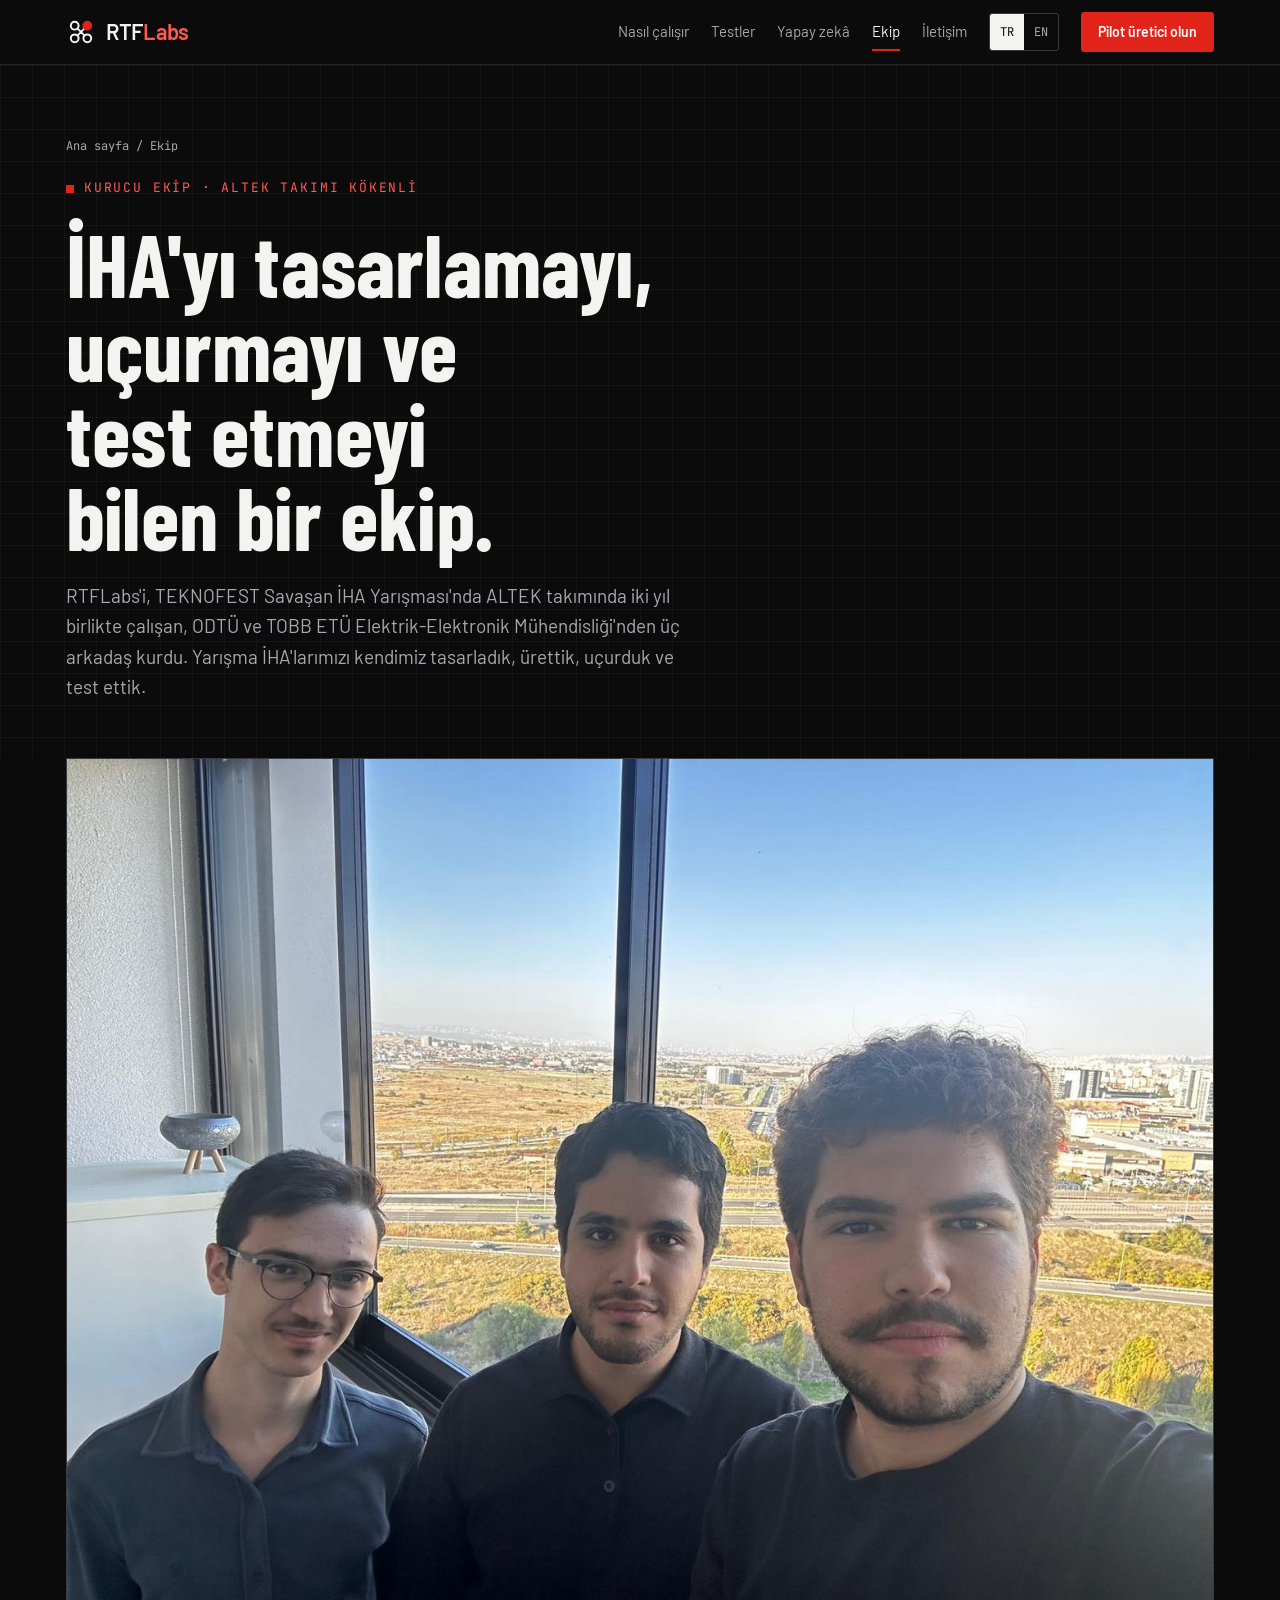
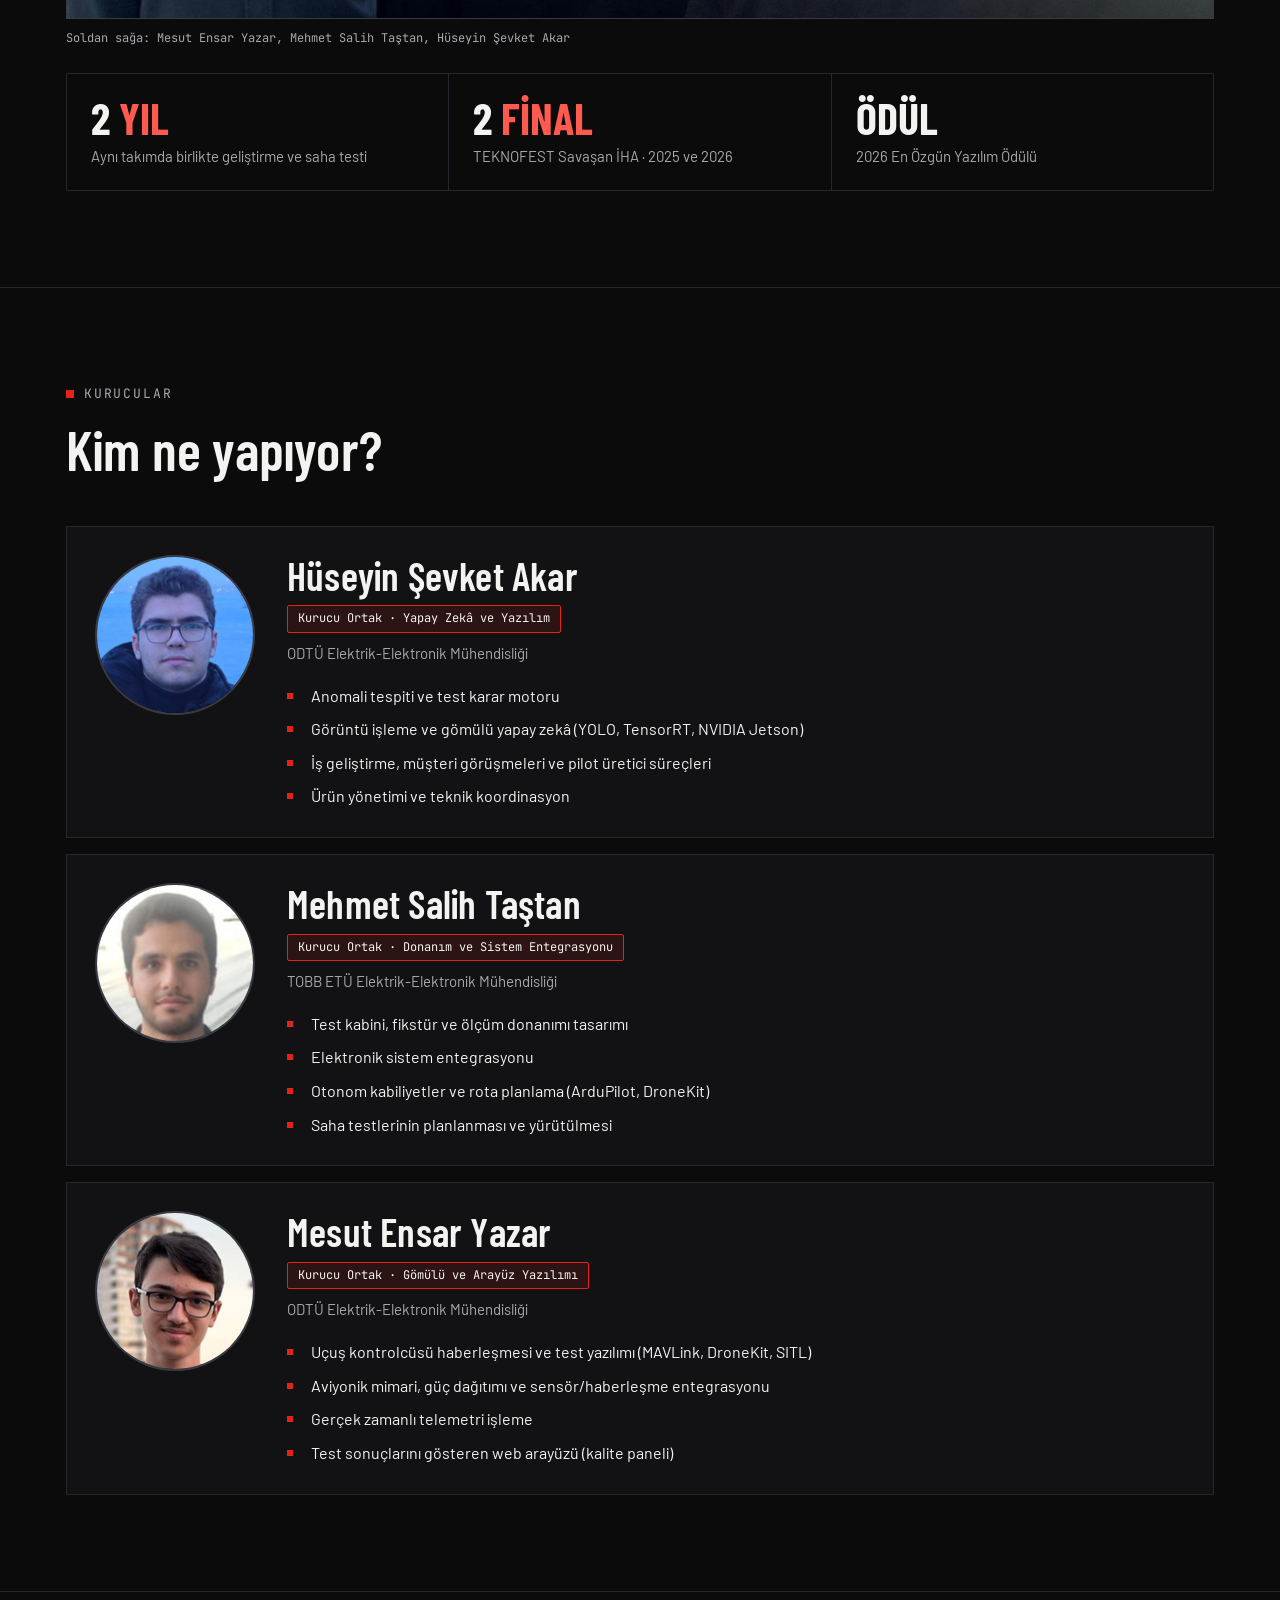
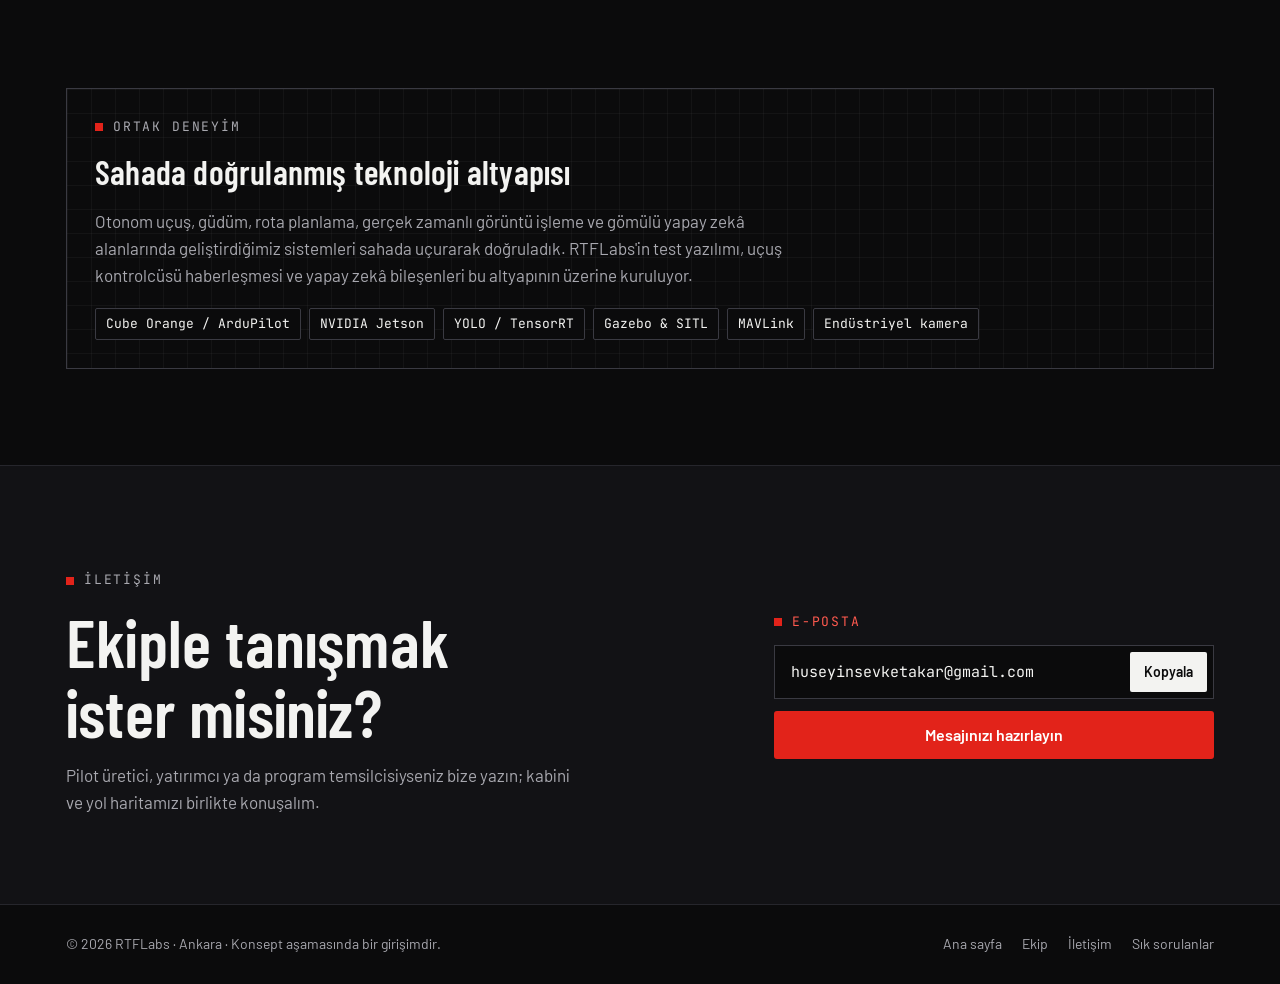
==== ekip.html @ be13393e "RTFLabs web sitesi ilk sürüm" ====
<!doctype html>
<html lang="tr">
<head>
<meta charset="utf-8">
<meta name="viewport" content="width=device-width, initial-scale=1, viewport-fit=cover">
<title>Ekip · RTFLabs</title>
<meta name="theme-color" content="#0B0B0C">
<link rel="icon" type="image/svg+xml" href="favicon.svg">
<link rel="preconnect" href="https://fonts.googleapis.com">
<link rel="preconnect" href="https://fonts.gstatic.com" crossorigin>
<link rel="stylesheet" href="https://fonts.googleapis.com/css2?family=Barlow+Condensed:wght@500;600;700&family=Barlow:wght@400;500;600&family=JetBrains+Mono:wght@400;500&display=swap">
<link rel="stylesheet" href="site.css">
</head>
<body>
<header class="top" id="site-top">
  <div class="wrap bar">
    <a class="brand" href="index.html" aria-label="RTFLabs ana sayfa">
      <svg viewBox="0 0 200 200" width="30" height="30" aria-hidden="true"><path d="M76.4 76.4 L123.6 123.6 M123.6 76.4 L76.4 123.6" fill="none" stroke="currentColor" stroke-width="12" stroke-linecap="round"/><circle cx="58" cy="58" r="26" fill="none" stroke="currentColor" stroke-width="13"/><circle cx="142" cy="58" r="26" fill="#E2231A" stroke="#E2231A" stroke-width="13"/><circle cx="58" cy="142" r="26" fill="none" stroke="currentColor" stroke-width="13"/><circle cx="142" cy="142" r="26" fill="none" stroke="currentColor" stroke-width="13"/></svg>
      <span>RTF<span class="labs">Labs</span></span>
    </a>
    <nav class="nav" id="site-nav" aria-label="Site">
      <a href="index.html#nasil" data-i18n="nav.how">Nasıl çalışır</a>
      <a href="index.html#testler" data-i18n="nav.tests">Testler</a>
      <a href="index.html#veri" data-i18n="nav.ai">Yapay zekâ</a>
      <a href="ekip.html" aria-current="page" data-i18n="nav.team">Ekip</a>
      <a href="iletisim.html" data-i18n="nav.contact">İletişim</a>
    </nav>
    <button class="menu-btn" type="button" id="menu-btn" aria-expanded="false" aria-controls="site-nav" aria-label="Menü"><svg width="20" height="20" viewBox="0 0 20 20" fill="none" stroke="currentColor" stroke-width="2" aria-hidden="true"><path d="M2 5 H18 M2 10 H18 M2 15 H18"/></svg></button>
    <div class="lang" role="group" aria-label="Dil / Language">
      <button type="button" id="lang-tr" data-lang="tr" aria-pressed="true">TR</button>
      <button type="button" id="lang-en" data-lang="en" aria-pressed="false">EN</button>
    </div>
    <a class="btn btn-red" href="iletisim.html#mesaj" data-i18n="nav.cta">Pilot üretici olun</a>
  </div>
</header>

<main>
  <section class="page-hero grid-bg" aria-labelledby="h-page">
    <div class="wrap">
      <p class="crumb"><a href="index.html" data-i18n="ft.home">Ana sayfa</a> / <span data-i18n="nav.team">Ekip</span></p>
      <p class="kicker" data-i18n="ek.k">Kurucu ekip · ALTEK takımı kökenli</p>
      <h1 id="h-page" data-i18n="ek.h">İHA'yı tasarlamayı, uçurmayı ve test etmeyi bilen bir ekip.</h1>
      <p class="lede" data-i18n="ek.lede">RTFLabs'i, TEKNOFEST Savaşan İHA Yarışması'nda ALTEK takımında iki yıl birlikte çalışan, ODTÜ ve TOBB ETÜ Elektrik-Elektronik Mühendisliği'nden üç arkadaş kurdu. Yarışma İHA'larımızı kendimiz tasarladık, ürettik, uçurduk ve test ettik.</p>
    </div>
  </section>

  <section class="sec" style="border-top:0;padding-top:0" aria-label="Ekip fotoğrafı ve başarılar">
    <div class="wrap" style="display:grid;gap:24px">
      <figure class="photo">
        <img src="media/ekip.jpg" width="1400" height="1050" alt="RTFLabs kurucu ekibi: Mesut Ensar Yazar, Mehmet Salih Taştan ve Hüseyin Şevket Akar">
        <figcaption data-i18n="tm.cap">Soldan sağa: Mesut Ensar Yazar, Mehmet Salih Taştan, Hüseyin Şevket Akar</figcaption>
      </figure>
      <div class="stats">
        <div class="stat"><strong>2 <em data-i18n="ek.s1u">YIL</em></strong><span data-i18n="ek.s1">Aynı takımda birlikte geliştirme ve saha testi</span></div>
        <div class="stat"><strong>2 <em data-i18n="ek.s2u">FİNAL</em></strong><span data-i18n="ek.s2">TEKNOFEST Savaşan İHA · 2025 ve 2026</span></div>
        <div class="stat"><strong data-i18n="ek.s3u">ÖDÜL</strong><span data-i18n="ek.s3">2026 En Özgün Yazılım Ödülü</span></div>
      </div>
    </div>
  </section>

  <section class="sec" aria-labelledby="h-people">
    <div class="wrap">
      <div class="sec-head">
        <p class="kicker" data-i18n="ek.pk">Kurucular</p>
        <h2 id="h-people" data-i18n="ek.ph">Kim ne yapıyor?</h2>
      </div>
      <div class="people">
        <article class="pcard">
          <img src="media/huseyin.jpg" width="160" height="160" alt="Hüseyin Şevket Akar">
          <div>
            <h2>Hüseyin Şevket Akar</h2>
            <span class="chip" data-i18n="tm.1r">Kurucu Ortak · Yapay Zekâ ve Yazılım</span>
            <p class="school" data-i18n="tm.1s">ODTÜ Elektrik-Elektronik Mühendisliği</p>
            <ul>
              <li data-i18n="ek.1a">Anomali tespiti ve test karar motoru</li>
              <li data-i18n="ek.1b">Görüntü işleme ve gömülü yapay zekâ (YOLO, TensorRT, NVIDIA Jetson)</li>
              <li data-i18n="ek.1c">İş geliştirme, müşteri görüşmeleri ve pilot üretici süreçleri</li>
              <li data-i18n="ek.1d">Ürün yönetimi ve teknik koordinasyon</li>
            </ul>
          </div>
        </article>
        <article class="pcard">
          <img src="media/salih.jpg" width="160" height="160" alt="Mehmet Salih Taştan">
          <div>
            <h2>Mehmet Salih Taştan</h2>
            <span class="chip" data-i18n="tm.2r">Kurucu Ortak · Donanım ve Sistem Entegrasyonu</span>
            <p class="school" data-i18n="tm.2s">TOBB ETÜ Elektrik-Elektronik Mühendisliği</p>
            <ul>
              <li data-i18n="ek.2a">Test kabini, fikstür ve ölçüm donanımı tasarımı</li>
              <li data-i18n="ek.2b">Elektronik sistem entegrasyonu</li>
              <li data-i18n="ek.2c">Otonom kabiliyetler ve rota planlama (ArduPilot, DroneKit)</li>
              <li data-i18n="ek.2d">Saha testlerinin planlanması ve yürütülmesi</li>
            </ul>
          </div>
        </article>
        <article class="pcard">
          <img src="media/mesut.jpg" width="160" height="160" alt="Mesut Ensar Yazar">
          <div>
            <h2>Mesut Ensar Yazar</h2>
            <span class="chip" data-i18n="tm.3r">Kurucu Ortak · Gömülü ve Arayüz Yazılımı</span>
            <p class="school" data-i18n="tm.3s">ODTÜ Elektrik-Elektronik Mühendisliği</p>
            <ul>
              <li data-i18n="ek.3a">Uçuş kontrolcüsü haberleşmesi ve test yazılımı (MAVLink, DroneKit, SITL)</li>
              <li data-i18n="ek.3b">Aviyonik mimari, güç dağıtımı ve sensör/haberleşme entegrasyonu</li>
              <li data-i18n="ek.3c">Gerçek zamanlı telemetri işleme</li>
              <li data-i18n="ek.3d">Test sonuçlarını gösteren web arayüzü (kalite paneli)</li>
            </ul>
          </div>
        </article>
      </div>
    </div>
  </section>

  <section class="sec" aria-labelledby="h-stack">
    <div class="wrap">
      <div class="stack">
        <p class="kicker" data-i18n="ek.sk">Ortak deneyim</p>
        <h2 id="h-stack" data-i18n="ek.sh">Sahada doğrulanmış teknoloji altyapısı</h2>
        <p data-i18n="ek.sp">Otonom uçuş, güdüm, rota planlama, gerçek zamanlı görüntü işleme ve gömülü yapay zekâ alanlarında geliştirdiğimiz sistemleri sahada uçurarak doğruladık. RTFLabs'in test yazılımı, uçuş kontrolcüsü haberleşmesi ve yapay zekâ bileşenleri bu altyapının üzerine kuruluyor.</p>
        <ul class="chips">
          <li>Cube Orange / ArduPilot</li>
          <li>NVIDIA Jetson</li>
          <li>YOLO / TensorRT</li>
          <li>Gazebo &amp; SITL</li>
          <li>MAVLink</li>
          <li data-i18n="ek.cam">Endüstriyel kamera</li>
        </ul>
      </div>
    </div>
  </section>

  <section class="contact" aria-labelledby="h-cta">
    <div class="wrap">
      <div>
        <p class="kicker" data-i18n="ct.k">İletişim</p>
        <h2 id="h-cta" style="margin-top:16px" data-i18n="ek.ch">Ekiple tanışmak ister misiniz?</h2>
        <p data-i18n="ek.cp">Pilot üretici, yatırımcı ya da program temsilcisiyseniz bize yazın; kabini ve yol haritamızı birlikte konuşalım.</p>
      </div>
      <div class="mailbox">
        <span class="kicker" data-i18n="ct.l">E-posta</span>
        <div class="mail"><span id="mail-addr">huseyinsevketakar@gmail.com</span><button type="button" class="copy-btn" data-copy="#mail-addr" data-i18n="ct.copy">Kopyala</button></div>
        <a class="btn btn-red" href="iletisim.html#mesaj" data-i18n="ct.form">Mesajınızı hazırlayın</a>
      </div>
    </div>
  </section>
</main>

<footer>
  <div class="wrap">
    <span>© 2026 RTFLabs · Ankara · <span data-i18n="ft.n">Konsept aşamasında bir girişimdir.</span></span>
    <nav class="foot-nav" aria-label="Alt menü">
      <a href="index.html" data-i18n="ft.home">Ana sayfa</a>
      <a href="ekip.html" data-i18n="nav.team">Ekip</a>
      <a href="iletisim.html" data-i18n="nav.contact">İletişim</a>
      <a href="iletisim.html#sss" data-i18n="ft.faq">Sık sorulanlar</a>
    </nav>
  </div>
</footer>
<script src="site.js"></script>
</body>
</html>
---- site.css ----
/* RTFLabs — ortak stil. Layout: test protokolü gibi okunan sayfalar; teknik çizim ızgarası, mono ölçü etiketleri, kırmızı yalnızca "karar/hata" vurgusu */
:root{
  color-scheme: dark;
  --bg:#0B0B0C; --panel:#121215; --panel-2:#18181C; --line:#26262C; --line-2:#3A3A42;
  --fg:#F3F3F1; --muted:#A8A8AF; --dim:#7A7A82;
  --red:#E2231A; --red-text:#FF5A4F; --red-soft:rgba(226,35,26,.12);
  --grid:rgba(255,255,255,.035);
  --f-display:'Barlow Condensed','Arial Narrow',sans-serif;
  --f-body:'Barlow',system-ui,-apple-system,'Segoe UI',sans-serif;
  --f-mono:'JetBrains Mono',ui-monospace,'SFMono-Regular',Menlo,monospace;
  --wrap:1180px;
}
*{box-sizing:border-box}
html{scroll-behavior:smooth}
body{margin:0;background:var(--bg);color:var(--fg);font-family:var(--f-body);font-size:17px;line-height:1.6;-webkit-font-smoothing:antialiased}
body::before{content:"";position:fixed;inset:0 0 auto;height:env(safe-area-inset-top,0px);z-index:30;background:var(--bg)}
img{max-width:100%;display:block}
[hidden]{display:none!important}
a{color:inherit}
:focus-visible{outline:2px solid var(--red-text);outline-offset:3px;border-radius:2px}
.wrap{max-width:var(--wrap);margin:0 auto;padding-left:max(16px,env(safe-area-inset-left,0px));padding-right:max(16px,env(safe-area-inset-right,0px))}
h1,h2,h3{font-family:var(--f-display);font-weight:600;line-height:1.02;margin:0;text-wrap:balance;letter-spacing:.2px}
p{margin:0}
.kicker{font-family:var(--f-mono);font-size:13px;letter-spacing:.14em;text-transform:uppercase;color:var(--red-text);display:flex;align-items:center;gap:10px;margin:0}
.kicker::before{content:"";width:8px;height:8px;background:var(--red);display:inline-block;flex:none}
.sec{padding-block:96px;border-top:1px solid var(--line)}
.sec-head{display:grid;gap:16px;max-width:760px;margin-bottom:48px}
.sec-head h2{font-size:clamp(36px,5vw,56px)}
.sec-head p{color:var(--muted);max-width:62ch}
.textlink{font-weight:600;text-decoration:none;border-bottom:1px solid var(--red);padding-bottom:2px;justify-self:start}
.textlink:hover{color:var(--red-text)}

/* header */
.top{position:sticky;top:env(safe-area-inset-top,0px);z-index:20;background:var(--bg);border-bottom:1px solid var(--line)}
.top .bar{display:flex;align-items:center;gap:22px;height:64px}
.brand{display:flex;align-items:center;gap:10px;text-decoration:none;font-weight:600;font-size:22px;letter-spacing:-.3px}
.brand .labs{color:var(--red-text)}
.nav{display:flex;gap:22px;margin-left:auto}
.nav a{text-decoration:none;color:var(--muted);font-size:15px;padding-block:6px}
.nav a:hover,.nav a[aria-current="page"]{color:var(--fg)}
.nav a[aria-current="page"]{border-bottom:2px solid var(--red)}
.lang{display:flex;border:1px solid var(--line-2);border-radius:3px;overflow:hidden;flex:none}
.lang button{background:transparent;border:0;color:var(--muted);font-family:var(--f-mono);font-size:12px;padding:7px 10px;cursor:pointer;min-height:36px}
.lang button[aria-pressed="true"]{background:var(--fg);color:var(--bg)}
.menu-btn{display:none;background:transparent;border:1px solid var(--line-2);color:var(--fg);min-height:40px;min-width:44px;border-radius:3px;cursor:pointer;align-items:center;justify-content:center}
.btn{display:inline-flex;align-items:center;justify-content:center;gap:8px;min-height:48px;padding:0 22px;border-radius:3px;font-family:var(--f-body);font-weight:600;font-size:16px;text-decoration:none;border:1px solid transparent;cursor:pointer}
.btn-red{background:var(--red);color:#fff}
.btn-red:hover{background:#c91d15}
.btn-line{border-color:var(--line-2);color:var(--fg);background:transparent}
.btn-line:hover{border-color:var(--fg)}
.top .btn{min-height:40px;padding:0 16px;font-size:14px;flex:none}

/* hero (ana sayfa) */
.grid-bg{background-image:linear-gradient(var(--grid) 1px,transparent 1px),linear-gradient(90deg,var(--grid) 1px,transparent 1px);background-size:32px 32px}
.hero .wrap.hero-grid{display:grid;grid-template-columns:minmax(0,1.05fr) minmax(0,.95fr);gap:48px;align-items:center;padding-block:72px 56px}
.hero-copy{display:grid;gap:26px;min-width:0}
.hero h1{font-size:clamp(52px,8.4vw,104px);font-weight:700;line-height:.94}
.hero h1 .r{color:var(--red);display:block}
.lede{font-size:19px;color:var(--muted);max-width:56ch}
.cta-row{display:flex;flex-wrap:wrap;gap:12px}
.status{display:flex;align-items:center;gap:10px;font-family:var(--f-mono);font-size:13px;color:var(--muted)}
.status i{width:8px;height:8px;border-radius:50%;background:var(--red);display:inline-block;animation:blink 1.6s ease-in-out infinite}
@keyframes blink{50%{opacity:.25}}
.cabin-fig{margin:0;display:grid;gap:14px;min-width:0}
.cabin-fig svg{width:100%;height:auto;max-width:520px;justify-self:center}
.legend{list-style:none;margin:0;padding:0;display:grid;grid-template-columns:repeat(2,minmax(0,1fr));gap:6px 18px;font-size:14px;color:var(--muted)}
.legend li{display:flex;gap:10px;align-items:baseline}
.legend b{font-family:var(--f-mono);font-weight:500;color:var(--red-text);font-size:12px}
.scan{animation:scan 4.2s cubic-bezier(.45,0,.55,1) infinite}
@keyframes scan{0%{transform:translateY(0)}50%{transform:translateY(212px)}100%{transform:translateY(0)}}
.strip{border-top:1px solid var(--line);background:var(--bg)}
.strip .wrap{display:flex;align-items:center;gap:20px;padding-block:18px;flex-wrap:wrap}
.strip .lab{font-family:var(--f-mono);font-size:12px;letter-spacing:.12em;color:var(--muted);white-space:nowrap}
.seq{display:grid;grid-template-columns:repeat(6,minmax(0,1fr));gap:6px;flex:1 1 520px;min-width:0;list-style:none;margin:0;padding:0}
.seq li{border-top:3px solid var(--line-2);padding-top:8px;font-size:14px;display:flex;justify-content:space-between;gap:6px}
.seq li span{font-family:var(--f-mono);font-size:11px;color:var(--muted)}
.seq li.on{border-top-color:var(--red)}

/* problem */
.grid4{display:grid;grid-template-columns:repeat(4,minmax(0,1fr));gap:1px;background:var(--line);border:1px solid var(--line)}
.cell{background:var(--bg);padding:28px 24px;display:grid;gap:12px;align-content:start;min-width:0}
.cell svg{color:var(--red-text)}
.cell h3{font-size:28px}
.cell p{color:var(--muted);font-size:16px}

/* adımlar */
.steps{list-style:none;margin:0;padding:0;display:grid;grid-template-columns:repeat(4,minmax(0,1fr));gap:24px;counter-reset:s}
.steps li{display:grid;gap:10px;align-content:start;position:relative;padding-top:56px;min-width:0}
.steps li::before{counter-increment:s;content:counter(s);position:absolute;top:0;left:0;width:40px;height:40px;border:1px solid var(--line-2);display:grid;place-items:center;font-family:var(--f-mono);font-size:14px;background:var(--bg);z-index:1}
.steps li::after{content:"";position:absolute;top:20px;left:40px;right:-24px;height:1px;background:var(--line-2)}
.steps li:last-child::after{display:none}
.steps li:nth-child(3)::before{border-color:var(--red);color:var(--red-text)}
.steps h3{font-size:30px}
.steps p{color:var(--muted);font-size:16px}

/* testler */
.tests{display:grid;grid-template-columns:repeat(3,minmax(0,1fr));gap:16px}
.test{background:var(--panel);border:1px solid var(--line);padding:24px;display:grid;gap:14px;align-content:start;min-width:0}
.test-top{display:flex;justify-content:space-between;align-items:center;gap:12px}
.test-no{font-family:var(--f-mono);font-size:12px;color:var(--muted)}
.unit{font-family:var(--f-mono);font-size:12px;border:1px solid var(--line-2);padding:3px 8px;border-radius:2px;white-space:nowrap}
.test h3{font-size:30px}
.test .what{font-size:16px}
.test .how{color:var(--muted);font-size:15px;border-top:1px dashed var(--line-2);padding-top:12px}

/* video */
.video-box{border:1px solid var(--line);background:#000;max-width:100%}
.video-box video{display:block;width:100%;height:auto;aspect-ratio:16/9;max-width:100%;background:#000}
.note{font-family:var(--f-mono);font-size:12px;color:var(--muted);margin-top:12px}

/* yapay zekâ + panel */
.split{display:grid;grid-template-columns:minmax(0,.9fr) minmax(0,1.1fr);gap:48px;align-items:start}
.ticks{list-style:none;margin:0;padding:0;display:grid;gap:14px}
.ticks li{display:grid;grid-template-columns:20px minmax(0,1fr);gap:12px;color:var(--muted)}
.ticks li svg{margin-top:5px;color:var(--fg)}
.panel{background:var(--panel);border:1px solid var(--line-2);min-width:0}
.panel-bar{display:flex;align-items:center;gap:12px;padding:12px 16px;border-bottom:1px solid var(--line)}
.panel-bar .dots{display:flex;gap:6px}
.panel-bar .dots i{width:9px;height:9px;border-radius:50%;border:1px solid var(--line-2);display:block}
.panel-bar b{font-family:var(--f-display);font-weight:600;font-size:20px}
.tag{margin-left:auto;font-family:var(--f-mono);font-size:11px;color:var(--muted);border:1px solid var(--line-2);padding:2px 8px;border-radius:2px}
.kpis{display:grid;grid-template-columns:repeat(3,minmax(0,1fr));gap:1px;background:var(--line);border-bottom:1px solid var(--line)}
.kpi{background:var(--panel);padding:16px}
.kpi small{display:block;color:var(--muted);font-size:13px}
.kpi strong{font-family:var(--f-display);font-size:40px;font-weight:600;line-height:1.1;font-variant-numeric:tabular-nums}
.kpi strong.bad{color:var(--red-text)}
.tbl-wrap{overflow-x:auto}
table{width:100%;border-collapse:collapse;font-size:14px;min-width:420px}
th{text-align:left;font-weight:500;color:var(--muted);font-size:12px;font-family:var(--f-mono);padding:10px 16px;border-bottom:1px solid var(--line)}
td{padding:11px 16px;border-bottom:1px solid var(--line);font-variant-numeric:tabular-nums}
tr:last-child td{border-bottom:0}
td.sn{font-family:var(--f-mono);font-size:13px}
.res{font-family:var(--f-mono);font-size:12px;font-weight:500;padding:2px 8px;border-radius:2px;border:1px solid var(--line-2)}
.res.fail{color:var(--red-text);border-color:var(--red);background:var(--red-soft)}
tr.hl td{background:var(--red-soft)}

/* modülerlik */
.mods{display:grid;grid-template-columns:repeat(3,minmax(0,1fr));gap:16px}
.mod{border:1px solid var(--line);padding:28px 24px;display:grid;gap:14px;justify-items:center;text-align:center;min-width:0;background-image:linear-gradient(var(--grid) 1px,transparent 1px),linear-gradient(90deg,var(--grid) 1px,transparent 1px);background-size:20px 20px}
.mod svg{width:100%;max-width:220px;height:auto;color:var(--fg)}
.mod h3{font-size:32px}
.mod p{color:var(--muted);font-size:15px}

/* neden */
.why{display:grid;grid-template-columns:repeat(2,minmax(0,1fr));gap:0 48px}
.why div{display:grid;gap:6px;padding-block:22px;border-top:1px solid var(--line);min-width:0}
.why h3{font-size:26px}
.why p{color:var(--muted);font-size:16px}
.biz{margin-top:36px;padding:18px 20px;border:1px dashed var(--line-2);color:var(--muted);font-size:16px}
.biz b{color:var(--fg);font-weight:600}

/* yol haritası */
.road{list-style:none;margin:0;padding:0;display:grid;grid-template-columns:repeat(4,minmax(0,1fr))}
.road li{position:relative;padding:34px 22px 0 0;display:grid;gap:8px;align-content:start;min-width:0}
.road li::before{content:"";position:absolute;top:8px;left:0;right:0;height:2px;background:var(--line-2)}
.road li::after{content:"";position:absolute;top:2px;left:0;width:14px;height:14px;border:2px solid var(--line-2);background:var(--bg);border-radius:50%}
.road li.now::after{border-color:var(--red);background:var(--red)}
.road li.now::before{background:linear-gradient(90deg,var(--red) 0 40%,var(--line-2) 40%)}
.road h3{font-size:28px}
.road p{color:var(--muted);font-size:15px}
.now-tag{justify-self:start;font-family:var(--f-mono);font-size:11px;color:var(--red-text);border:1px solid var(--red);padding:1px 7px;border-radius:2px}

/* ekip (ana sayfa özeti) */
.team-sum{display:grid;grid-template-columns:minmax(0,1.1fr) minmax(0,.9fr);gap:48px;align-items:center}
.photo{margin:0;display:grid;gap:10px;min-width:0}
.photo img{width:100%;height:auto;aspect-ratio:4/3;object-fit:cover;border:1px solid var(--line-2)}
.photo figcaption{font-family:var(--f-mono);font-size:12px;color:var(--muted)}
.names{list-style:none;margin:0;padding:0;display:grid}
.names li{display:grid;grid-template-columns:48px minmax(0,1fr);gap:14px;align-items:center;padding-block:14px;border-top:1px solid var(--line)}
.names img{width:48px;height:48px;border-radius:50%;object-fit:cover;border:1px solid var(--line-2)}
.names b{font-family:var(--f-display);font-weight:600;font-size:24px;display:block;line-height:1.1}
.names span{font-size:15px;color:var(--muted)}
.award{margin-top:20px;display:flex;gap:14px;align-items:center;padding:16px 18px;border:1px solid var(--line);color:var(--muted);font-size:15px}
.award svg{flex:none;color:var(--red-text)}

/* iletişim bandı */
.contact{background:var(--panel);border-top:1px solid var(--line)}
.contact .wrap{display:grid;grid-template-columns:minmax(0,1.2fr) minmax(0,.8fr);gap:48px;align-items:center;padding-block:88px}
.contact h2{font-size:clamp(40px,6vw,68px)}
.contact p{color:var(--muted);margin-top:16px;max-width:52ch}
.mailbox{display:grid;gap:12px;min-width:0}
.mail{display:flex;align-items:center;gap:8px;border:1px solid var(--line-2);background:var(--bg);padding:6px 6px 6px 16px;min-width:0}
.mail span{font-family:var(--f-mono);font-size:15px;user-select:all;overflow-wrap:anywhere;flex:1;min-width:0}
.mail button{flex:none;min-height:40px;padding:0 14px;background:var(--fg);color:var(--bg);border:0;border-radius:2px;font-family:var(--f-body);font-weight:600;font-size:14px;cursor:pointer}

/* alt sayfa başlığı */
.page-hero .wrap{padding-block:72px 56px;display:grid;gap:22px}
.page-hero h1{font-size:clamp(46px,7vw,88px);font-weight:700;line-height:.96;max-width:16ch}
.crumb{font-family:var(--f-mono);font-size:12px;color:var(--muted)}
.crumb a{text-decoration:none}
.crumb a:hover{color:var(--fg)}

/* ekip sayfası */
.stats{display:grid;grid-template-columns:repeat(3,minmax(0,1fr));gap:1px;background:var(--line);border:1px solid var(--line)}
.stat{background:var(--bg);padding:22px 24px;display:grid;gap:4px}
.stat strong{font-family:var(--f-display);font-size:44px;font-weight:700;line-height:1;color:var(--fg)}
.stat strong em{font-style:normal;color:var(--red-text)}
.stat span{color:var(--muted);font-size:15px}
.people{display:grid;gap:16px}
.pcard{display:grid;grid-template-columns:160px minmax(0,1fr);gap:32px;padding:28px;border:1px solid var(--line);background:var(--panel);align-items:start}
.pcard img{width:160px;height:160px;border-radius:50%;object-fit:cover;border:2px solid var(--line-2)}
.pcard h2{font-size:40px}
.chip{display:inline-block;font-family:var(--f-mono);font-size:12px;border:1px solid var(--red);color:var(--fg);background:var(--red-soft);padding:3px 10px;border-radius:2px;margin-top:10px}
.pcard .school{color:var(--muted);font-size:15px;margin-top:8px}
.pcard ul{margin:18px 0 0;padding:0;list-style:none;display:grid;gap:8px}
.pcard li{display:grid;grid-template-columns:14px minmax(0,1fr);gap:10px;font-size:16px}
.pcard li::before{content:"";width:6px;height:6px;background:var(--red);margin-top:10px}
.stack{border:1px solid var(--line-2);padding:28px;display:grid;gap:18px;background-image:linear-gradient(var(--grid) 1px,transparent 1px),linear-gradient(90deg,var(--grid) 1px,transparent 1px);background-size:24px 24px}
.stack h2{font-size:34px}
.stack p{color:var(--muted);max-width:70ch}
.chips{display:flex;flex-wrap:wrap;gap:8px;list-style:none;margin:0;padding:0}
.chips li{font-family:var(--f-mono);font-size:13px;border:1px solid var(--line-2);padding:5px 10px;border-radius:2px;background:var(--bg)}

/* iletişim sayfası */
.cards3{display:grid;grid-template-columns:repeat(3,minmax(0,1fr));gap:16px}
.card{border:1px solid var(--line);background:var(--panel);padding:24px;display:grid;gap:10px;align-content:start;min-width:0}
.card h3{font-size:28px}
.card p{color:var(--muted);font-size:16px}
.card.key{border-color:var(--red)}
.form-grid{display:grid;grid-template-columns:minmax(0,1fr) minmax(0,1fr);gap:48px;align-items:start}
.form{display:grid;grid-template-columns:repeat(2,minmax(0,1fr));gap:16px}
.field{display:grid;gap:6px;min-width:0}
.field.full{grid-column:1/-1}
.field label{font-size:14px;color:var(--muted)}
.field input,.field select,.field textarea{width:100%;background:var(--bg);color:var(--fg);border:1px solid var(--line-2);border-radius:3px;padding:12px 12px;font:inherit;font-size:16px;min-height:48px}
.field textarea{min-height:120px;resize:vertical}
.field input:focus,.field select:focus,.field textarea:focus{outline:2px solid var(--red-text);outline-offset:0;border-color:transparent}
.preview{display:grid;gap:12px;min-width:0}
.preview pre{margin:0;background:var(--bg);border:1px solid var(--line-2);padding:18px;font-family:var(--f-mono);font-size:13px;line-height:1.6;white-space:pre-wrap;overflow-wrap:anywhere;min-height:260px;color:var(--fg)}
.preview .row{display:flex;flex-wrap:wrap;gap:10px}
.hint{font-size:14px;color:var(--muted)}
.side-info{display:grid;gap:18px}
.info-row{display:grid;gap:4px;padding-top:14px;border-top:1px solid var(--line)}
.info-row small{font-family:var(--f-mono);font-size:12px;color:var(--muted);letter-spacing:.08em;text-transform:uppercase}
.faq{display:grid;border-top:1px solid var(--line)}
.faq details{border-bottom:1px solid var(--line)}
.faq summary{cursor:pointer;list-style:none;display:flex;justify-content:space-between;gap:16px;align-items:center;padding-block:20px;font-family:var(--f-display);font-weight:600;font-size:26px;line-height:1.15}
.faq summary::-webkit-details-marker{display:none}
.faq summary::after{content:"+";font-family:var(--f-mono);font-size:22px;color:var(--red-text);flex:none}
.faq details[open] summary::after{content:"−"}
.faq details p{color:var(--muted);padding-bottom:22px;max-width:70ch}

/* footer */
footer{border-top:1px solid var(--line)}
footer .wrap{display:flex;justify-content:space-between;gap:16px 32px;flex-wrap:wrap;padding-block:28px;color:var(--muted);font-size:14px}
.foot-nav{display:flex;flex-wrap:wrap;gap:8px 20px}
.foot-nav a{text-decoration:none}
.foot-nav a:hover{color:var(--fg)}

@media (max-width: 980px){
  .menu-btn{display:inline-flex;margin-left:auto}
  .nav{display:none;position:absolute;left:0;right:0;top:100%;flex-direction:column;gap:0;background:var(--bg);border-bottom:1px solid var(--line);padding:8px max(16px,env(safe-area-inset-right,0px)) 16px max(16px,env(safe-area-inset-left,0px))}
  .top.open .nav{display:flex}
  .nav a{padding-block:12px;border-bottom:1px solid var(--line);font-size:17px}
  .nav a[aria-current="page"]{border-bottom-color:var(--red)}
  .hero .wrap.hero-grid,.split,.contact .wrap,.team-sum,.form-grid{grid-template-columns:minmax(0,1fr)}
  .grid4{grid-template-columns:repeat(2,minmax(0,1fr))}
  .tests,.mods,.cards3{grid-template-columns:repeat(2,minmax(0,1fr))}
  .steps{grid-template-columns:repeat(2,minmax(0,1fr))}
  .steps li:nth-child(2)::after{display:none}
  .road{grid-template-columns:repeat(2,minmax(0,1fr));gap:32px 0}
}
@media (max-width: 620px){
  body{font-size:16px}
  .sec{padding-block:68px}
  .top .btn{display:none}
  .grid4,.tests,.mods,.steps,.why,.road,.cards3,.stats,.form{grid-template-columns:minmax(0,1fr)}
  .steps li::after{display:none}
  .seq{grid-template-columns:repeat(3,minmax(0,1fr));flex-basis:100%}
  .legend{grid-template-columns:minmax(0,1fr)}
  .road li{padding-right:0}
  .pcard{grid-template-columns:minmax(0,1fr);gap:18px;padding:22px}
  .pcard img{width:120px;height:120px}
}
@media (prefers-reduced-motion: reduce){
  html{scroll-behavior:auto}
  .scan,.status i{animation:none}
}
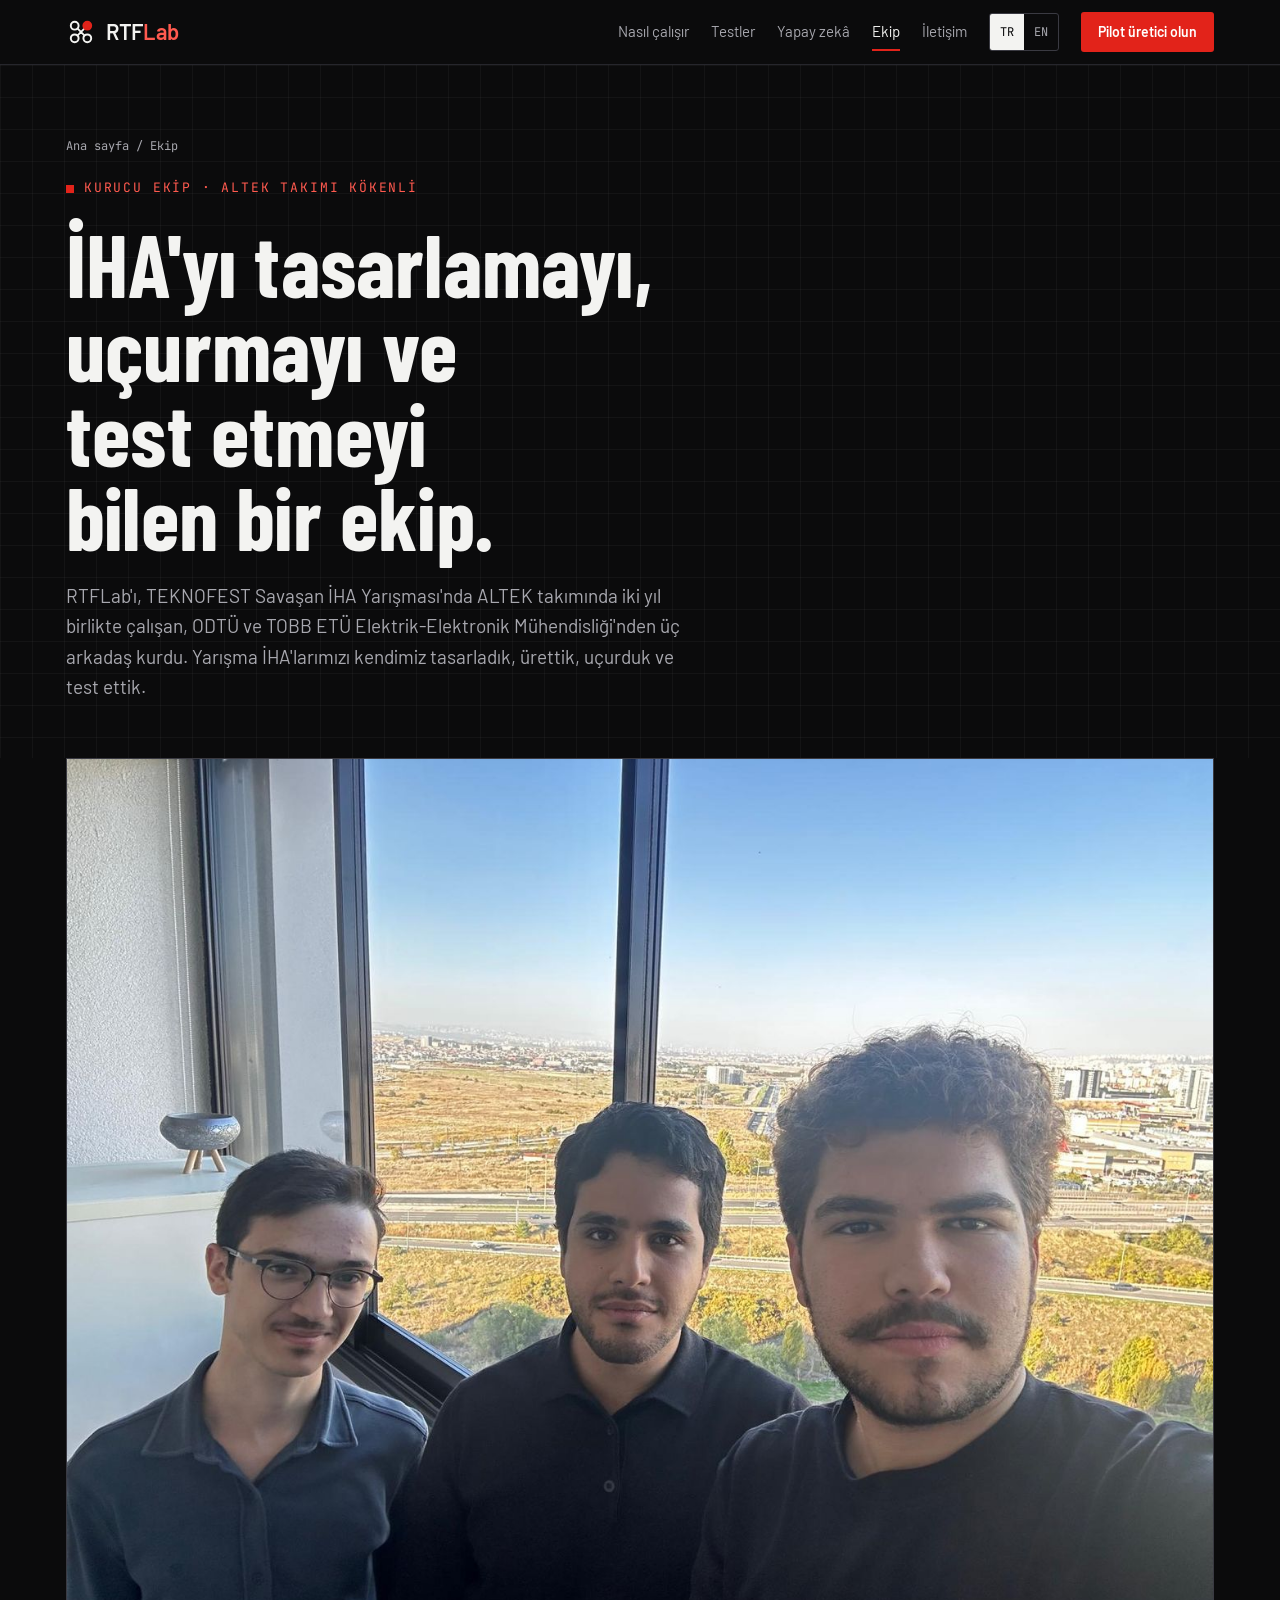
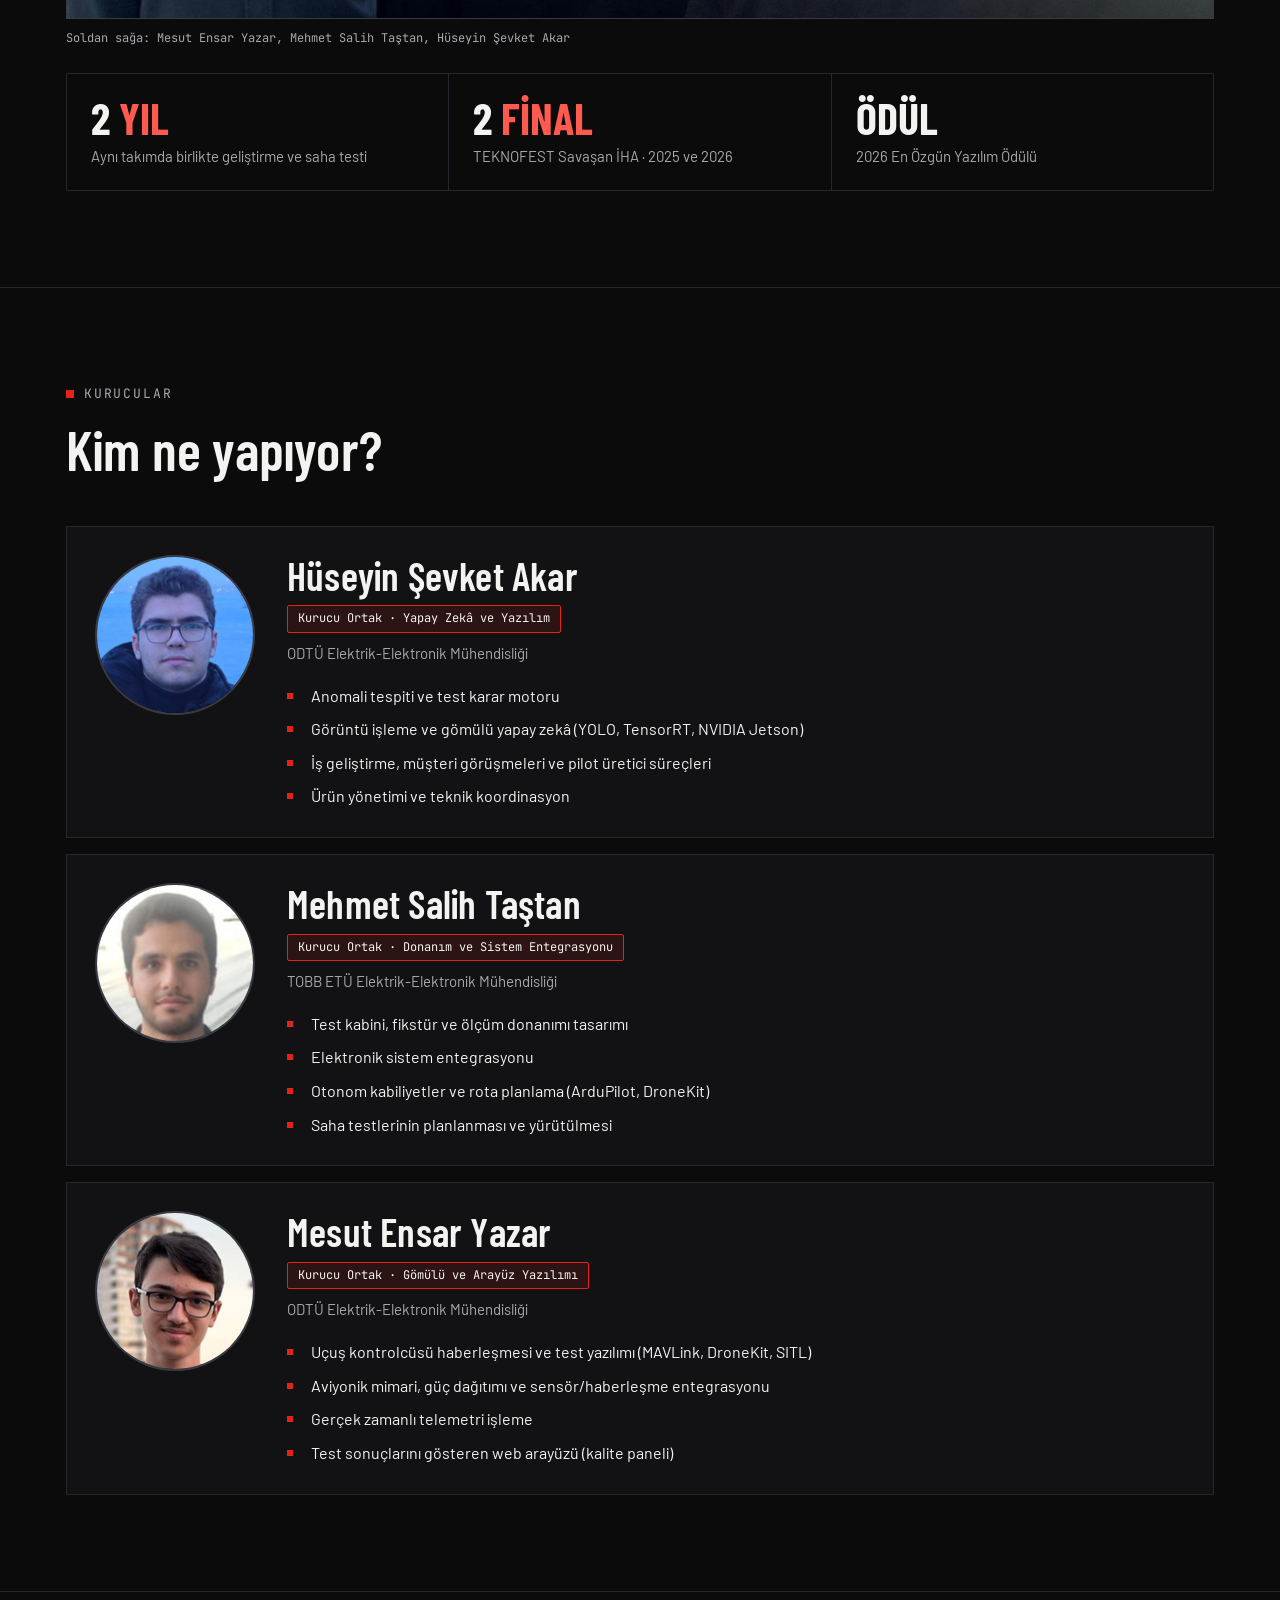
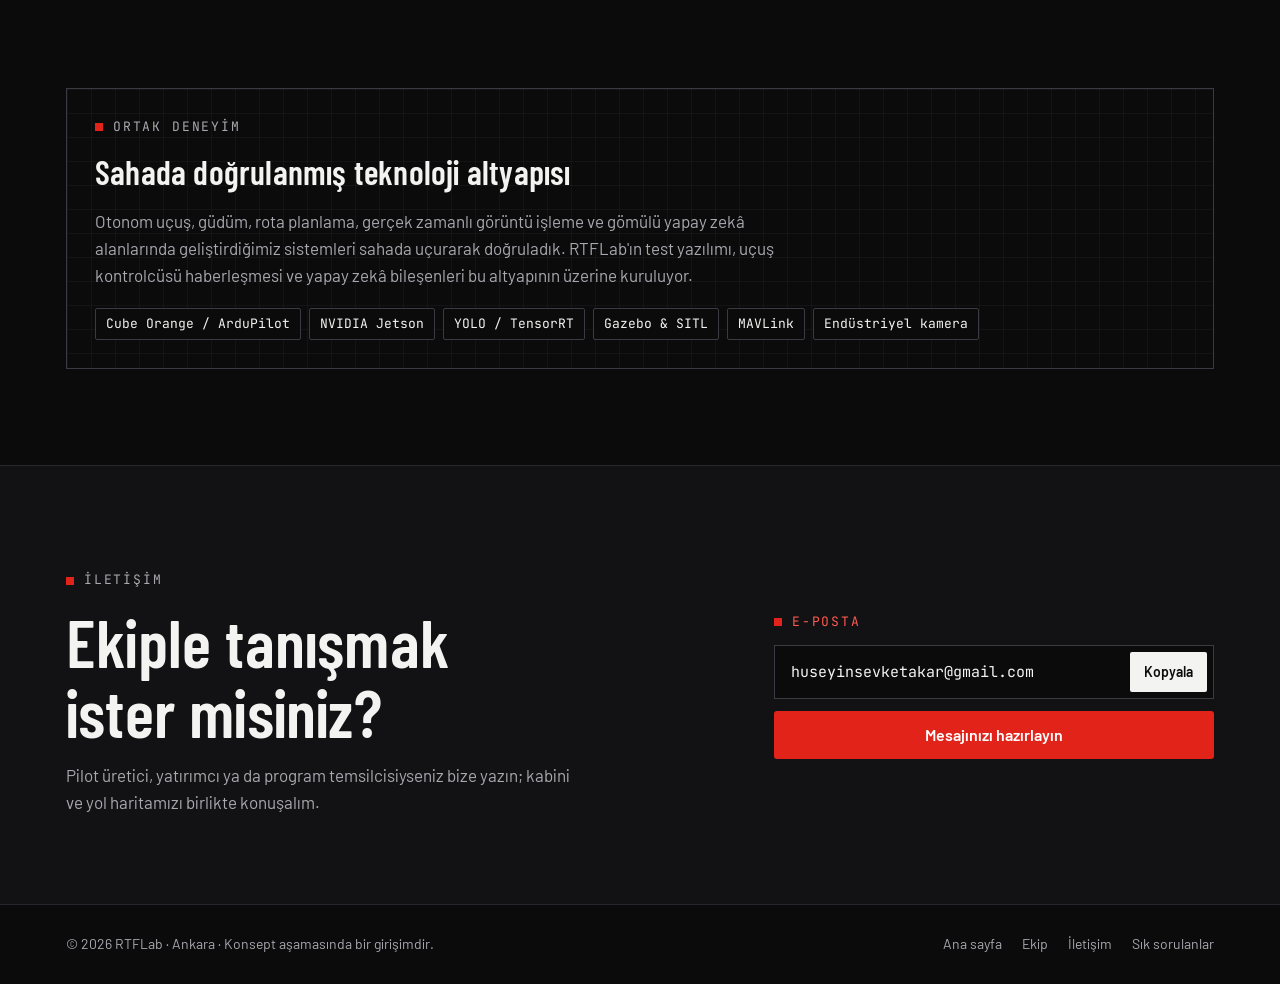
==== commit 95928d59: "Marka adı RTFLabs yerine RTFLab olarak güncellendi" ====
--- a/ekip.html
+++ b/ekip.html
@@ -3,7 +3,7 @@
 <head>
 <meta charset="utf-8">
 <meta name="viewport" content="width=device-width, initial-scale=1, viewport-fit=cover">
-<title>Ekip · RTFLabs</title>
+<title>Ekip · RTFLab</title>
 <meta name="theme-color" content="#0B0B0C">
 <link rel="icon" type="image/svg+xml" href="favicon.svg">
 <link rel="preconnect" href="https://fonts.googleapis.com">
@@ -14,9 +14,9 @@
 <body>
 <header class="top" id="site-top">
   <div class="wrap bar">
-    <a class="brand" href="index.html" aria-label="RTFLabs ana sayfa">
+    <a class="brand" href="index.html" aria-label="RTFLab ana sayfa">
       <svg viewBox="0 0 200 200" width="30" height="30" aria-hidden="true"><path d="M76.4 76.4 L123.6 123.6 M123.6 76.4 L76.4 123.6" fill="none" stroke="currentColor" stroke-width="12" stroke-linecap="round"/><circle cx="58" cy="58" r="26" fill="none" stroke="currentColor" stroke-width="13"/><circle cx="142" cy="58" r="26" fill="#E2231A" stroke="#E2231A" stroke-width="13"/><circle cx="58" cy="142" r="26" fill="none" stroke="currentColor" stroke-width="13"/><circle cx="142" cy="142" r="26" fill="none" stroke="currentColor" stroke-width="13"/></svg>
-      <span>RTF<span class="labs">Labs</span></span>
+      <span>RTF<span class="labs">Lab</span></span>
     </a>
     <nav class="nav" id="site-nav" aria-label="Site">
       <a href="index.html#nasil" data-i18n="nav.how">Nasıl çalışır</a>
@@ -40,14 +40,14 @@
       <p class="crumb"><a href="index.html" data-i18n="ft.home">Ana sayfa</a> / <span data-i18n="nav.team">Ekip</span></p>
       <p class="kicker" data-i18n="ek.k">Kurucu ekip · ALTEK takımı kökenli</p>
       <h1 id="h-page" data-i18n="ek.h">İHA'yı tasarlamayı, uçurmayı ve test etmeyi bilen bir ekip.</h1>
-      <p class="lede" data-i18n="ek.lede">RTFLabs'i, TEKNOFEST Savaşan İHA Yarışması'nda ALTEK takımında iki yıl birlikte çalışan, ODTÜ ve TOBB ETÜ Elektrik-Elektronik Mühendisliği'nden üç arkadaş kurdu. Yarışma İHA'larımızı kendimiz tasarladık, ürettik, uçurduk ve test ettik.</p>
+      <p class="lede" data-i18n="ek.lede">RTFLab'ı, TEKNOFEST Savaşan İHA Yarışması'nda ALTEK takımında iki yıl birlikte çalışan, ODTÜ ve TOBB ETÜ Elektrik-Elektronik Mühendisliği'nden üç arkadaş kurdu. Yarışma İHA'larımızı kendimiz tasarladık, ürettik, uçurduk ve test ettik.</p>
     </div>
   </section>
 
   <section class="sec" style="border-top:0;padding-top:0" aria-label="Ekip fotoğrafı ve başarılar">
     <div class="wrap" style="display:grid;gap:24px">
       <figure class="photo">
-        <img src="media/ekip.jpg" width="1400" height="1050" alt="RTFLabs kurucu ekibi: Mesut Ensar Yazar, Mehmet Salih Taştan ve Hüseyin Şevket Akar">
+        <img src="media/ekip.jpg" width="1400" height="1050" alt="RTFLab kurucu ekibi: Mesut Ensar Yazar, Mehmet Salih Taştan ve Hüseyin Şevket Akar">
         <figcaption data-i18n="tm.cap">Soldan sağa: Mesut Ensar Yazar, Mehmet Salih Taştan, Hüseyin Şevket Akar</figcaption>
       </figure>
       <div class="stats">
@@ -116,7 +116,7 @@
       <div class="stack">
         <p class="kicker" data-i18n="ek.sk">Ortak deneyim</p>
         <h2 id="h-stack" data-i18n="ek.sh">Sahada doğrulanmış teknoloji altyapısı</h2>
-        <p data-i18n="ek.sp">Otonom uçuş, güdüm, rota planlama, gerçek zamanlı görüntü işleme ve gömülü yapay zekâ alanlarında geliştirdiğimiz sistemleri sahada uçurarak doğruladık. RTFLabs'in test yazılımı, uçuş kontrolcüsü haberleşmesi ve yapay zekâ bileşenleri bu altyapının üzerine kuruluyor.</p>
+        <p data-i18n="ek.sp">Otonom uçuş, güdüm, rota planlama, gerçek zamanlı görüntü işleme ve gömülü yapay zekâ alanlarında geliştirdiğimiz sistemleri sahada uçurarak doğruladık. RTFLab'ın test yazılımı, uçuş kontrolcüsü haberleşmesi ve yapay zekâ bileşenleri bu altyapının üzerine kuruluyor.</p>
         <ul class="chips">
           <li>Cube Orange / ArduPilot</li>
           <li>NVIDIA Jetson</li>
@@ -147,7 +147,7 @@
 
 <footer>
   <div class="wrap">
-    <span>© 2026 RTFLabs · Ankara · <span data-i18n="ft.n">Konsept aşamasında bir girişimdir.</span></span>
+    <span>© 2026 RTFLab · Ankara · <span data-i18n="ft.n">Konsept aşamasında bir girişimdir.</span></span>
     <nav class="foot-nav" aria-label="Alt menü">
       <a href="index.html" data-i18n="ft.home">Ana sayfa</a>
       <a href="ekip.html" data-i18n="nav.team">Ekip</a>
--- a/site.css
+++ b/site.css
@@ -1,4 +1,4 @@
-/* RTFLabs — ortak stil. Layout: test protokolü gibi okunan sayfalar; teknik çizim ızgarası, mono ölçü etiketleri, kırmızı yalnızca "karar/hata" vurgusu */
+/* RTFLab — ortak stil. Layout: test protokolü gibi okunan sayfalar; teknik çizim ızgarası, mono ölçü etiketleri, kırmızı yalnızca "karar/hata" vurgusu */
 :root{
   color-scheme: dark;
   --bg:#0B0B0C; --panel:#121215; --panel-2:#18181C; --line:#26262C; --line-2:#3A3A42;
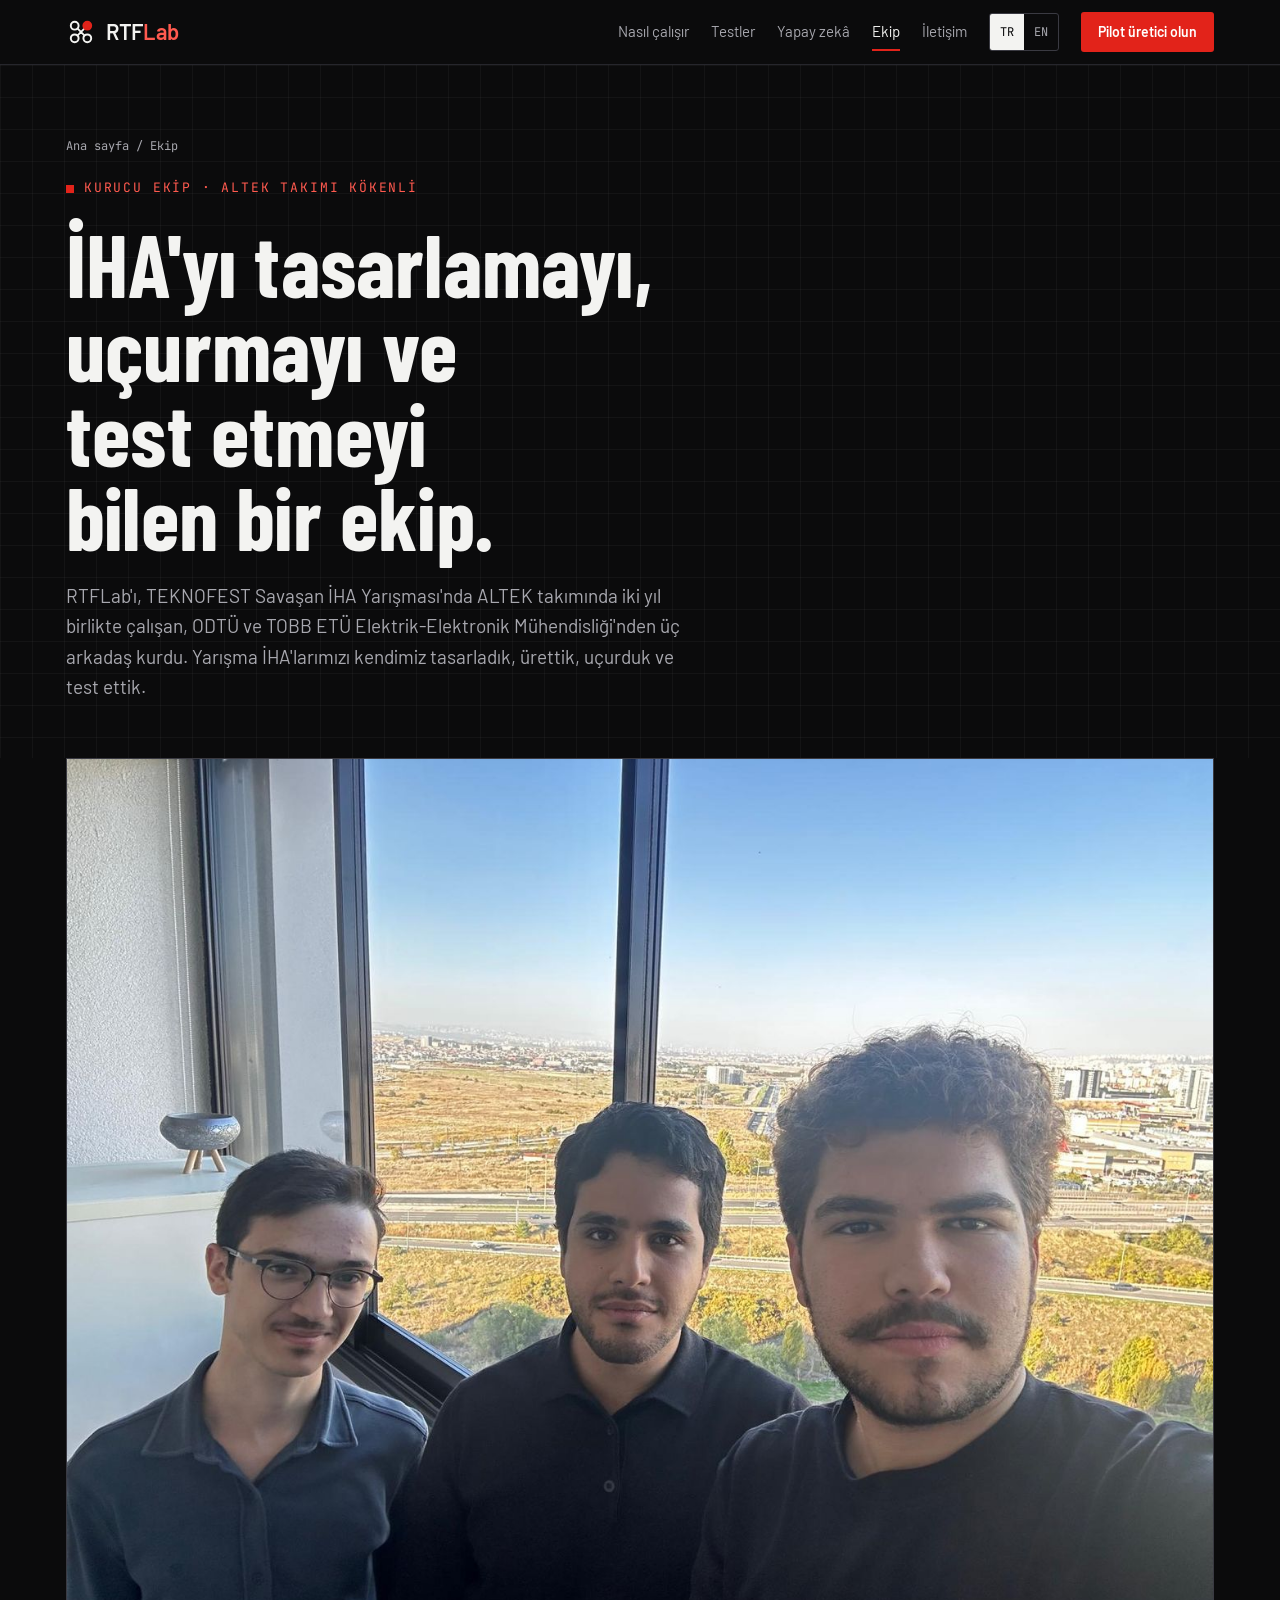
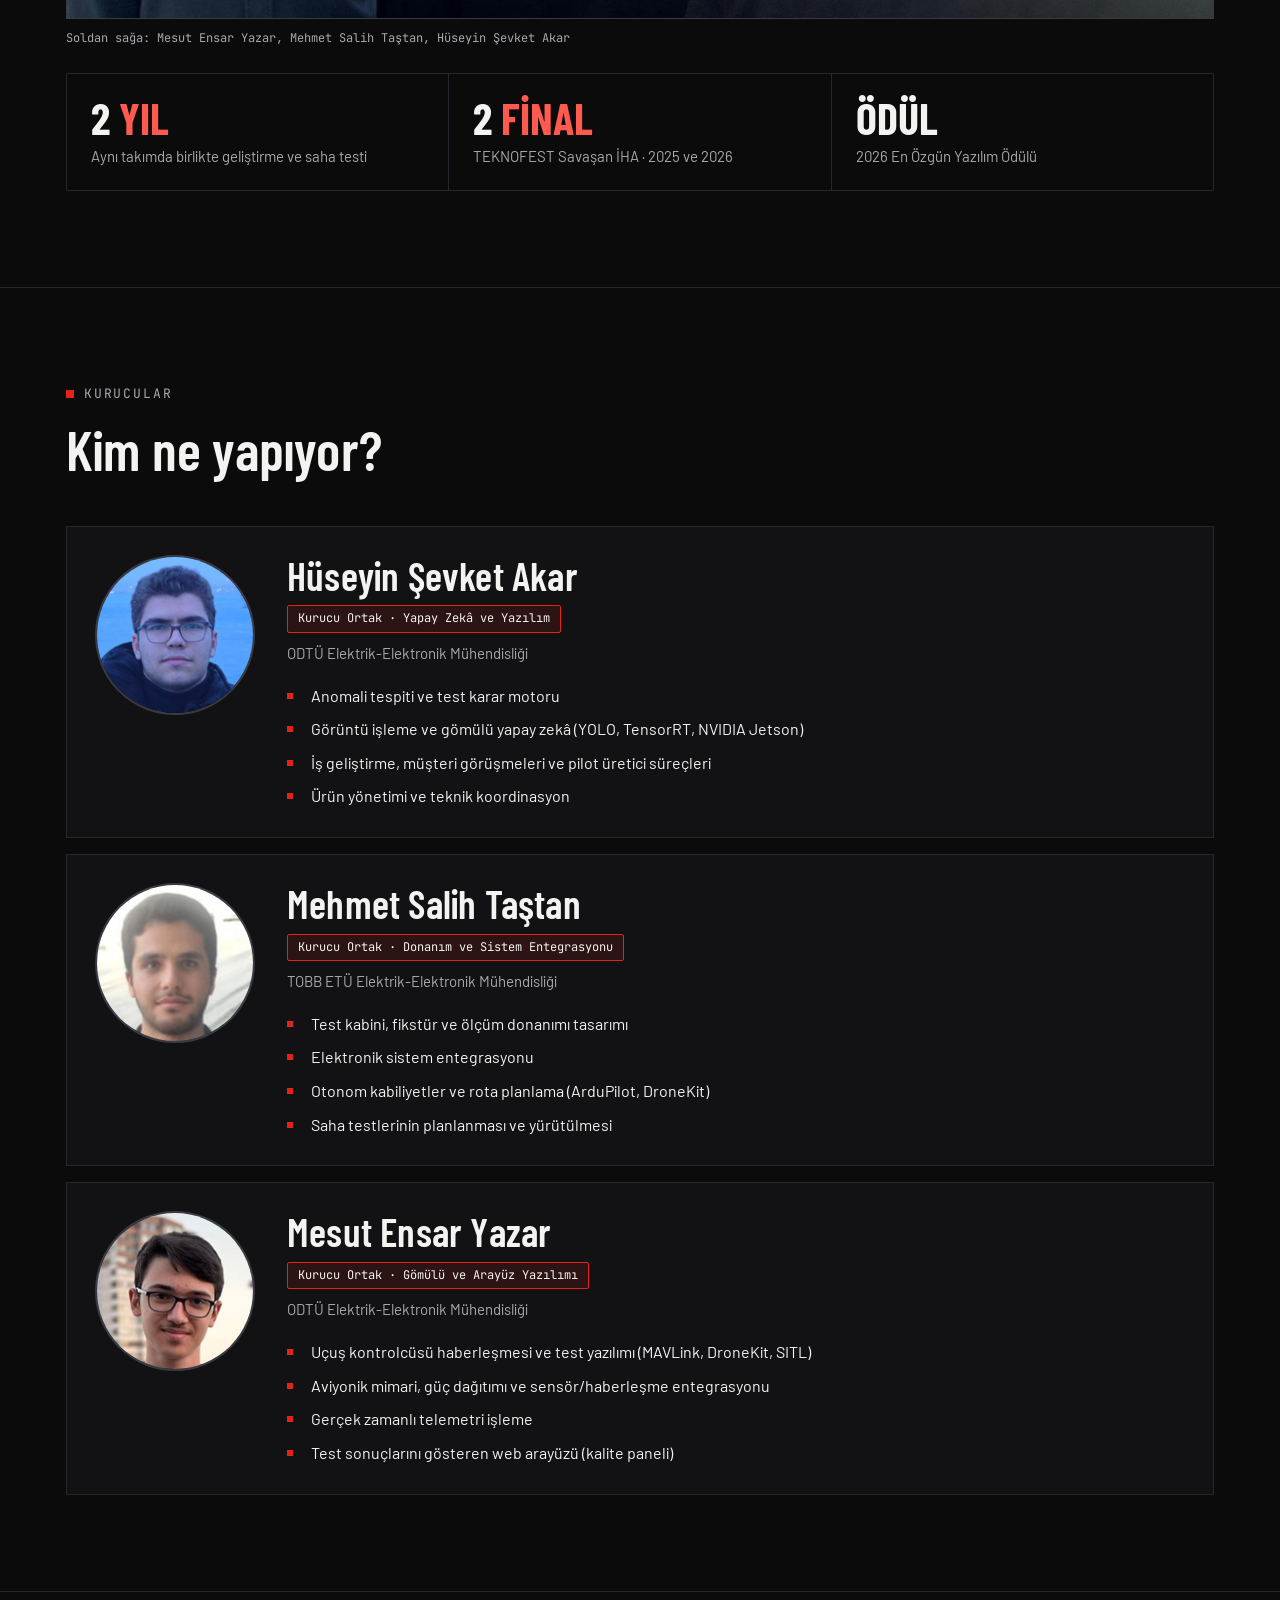
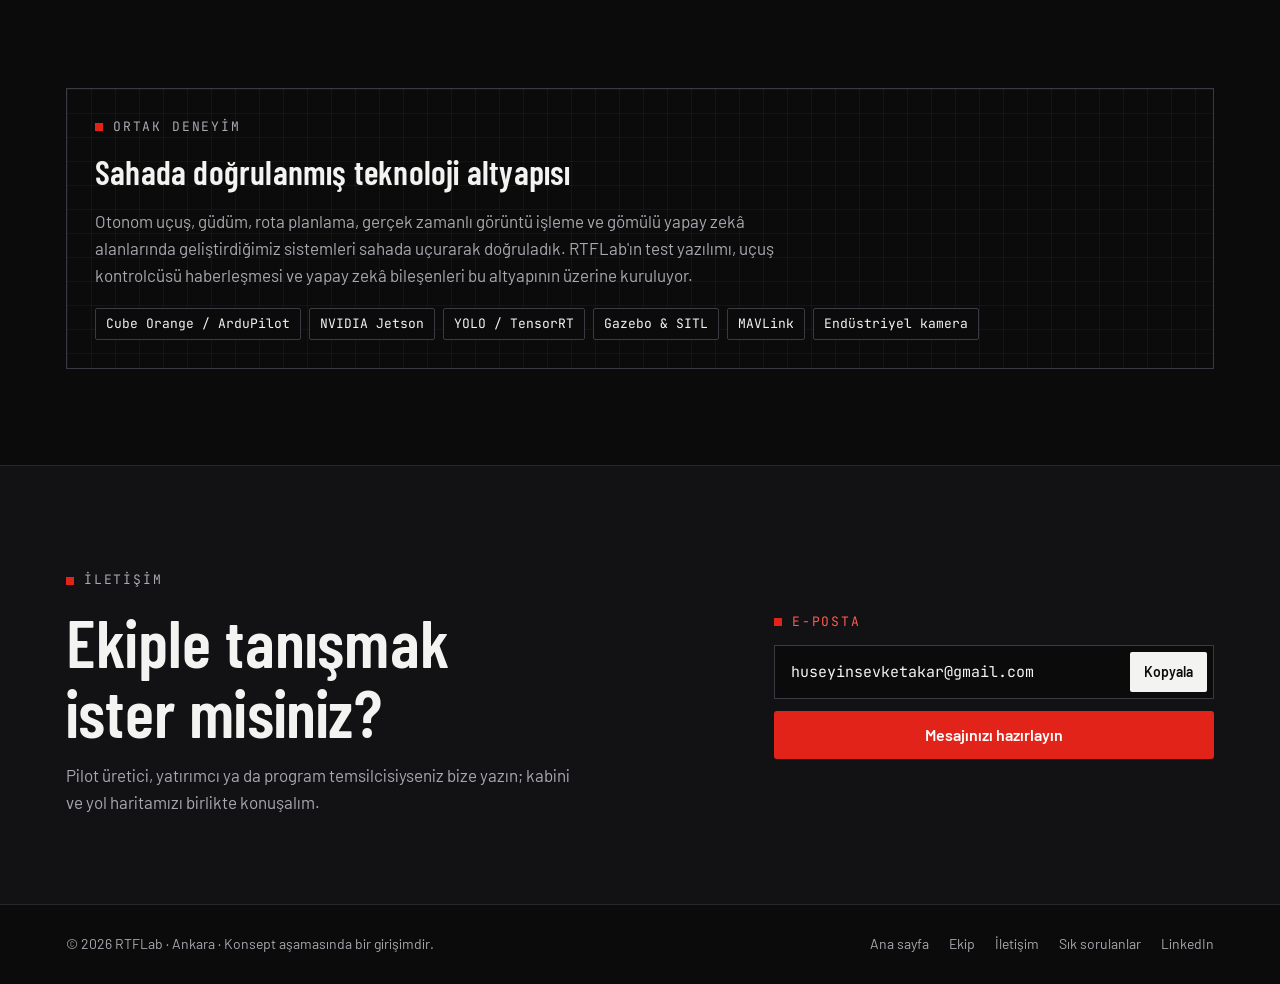
==== commit cc377bd7: "LinkedIn şirket sayfası bağlantısı eklendi" ====
--- a/ekip.html
+++ b/ekip.html
@@ -153,6 +153,7 @@
       <a href="ekip.html" data-i18n="nav.team">Ekip</a>
       <a href="iletisim.html" data-i18n="nav.contact">İletişim</a>
       <a href="iletisim.html#sss" data-i18n="ft.faq">Sık sorulanlar</a>
+      <a href="https://www.linkedin.com/company/rtflab/" target="_blank" rel="noopener">LinkedIn</a>
     </nav>
   </div>
 </footer>
